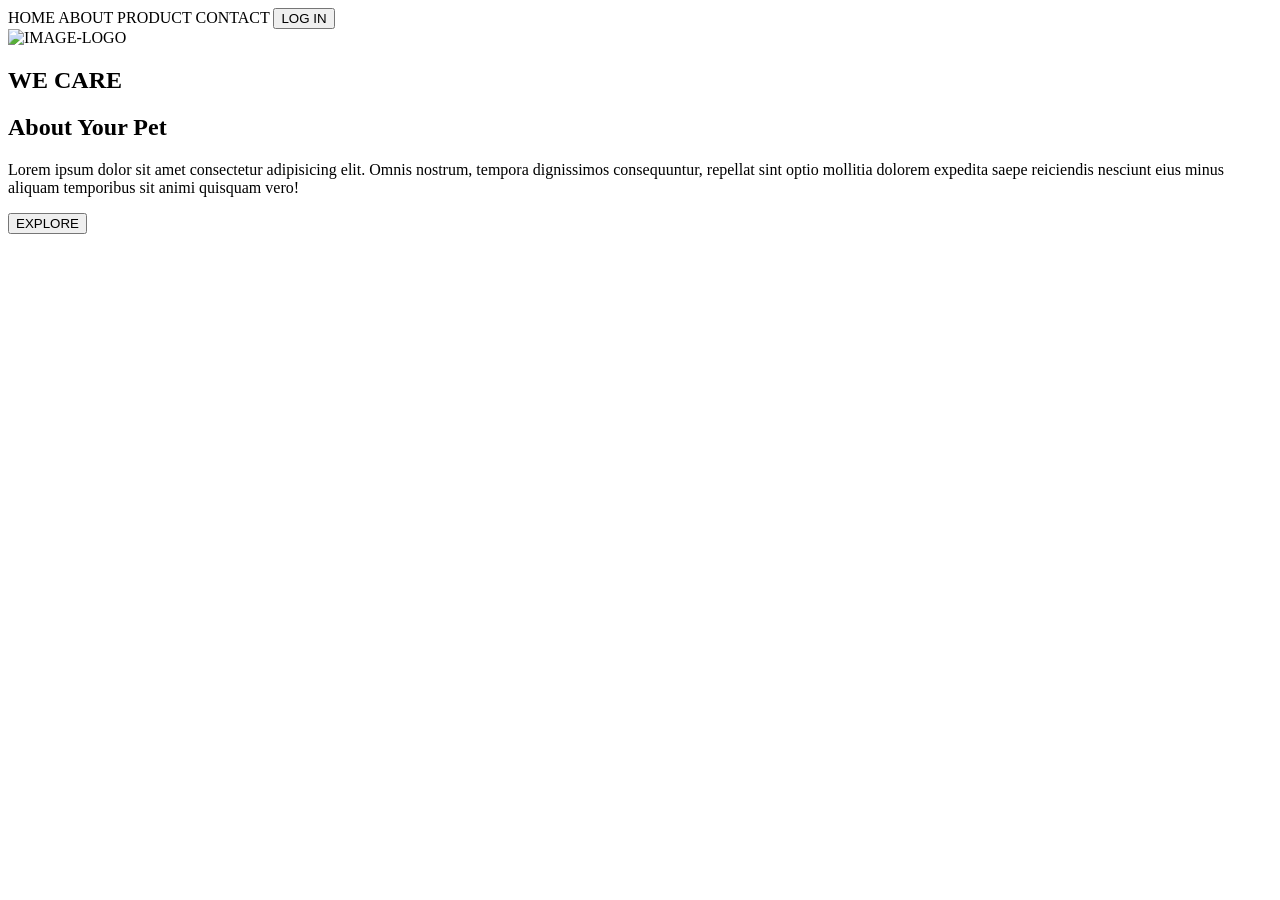
==== index.html @ b0182c8d "Mudança pra index.html" ====
<!DOCTYPE html>
<html lang="pt-br">
<head>
    <meta charset="UTF-8">
    <meta http-equiv="X-UA-Compatible" content="IE=edge">
    <meta name="viewport" content="width=device-width, initial-scale=1.0">
    <link rel="stylesheet" href="./Styles-2.css">
    <link rel="preconnect" href="https://fonts.googleapis.com">
    <link rel="preconnect" href="https://fonts.gstatic.com" crossorigin>
    <link href="https://fonts.googleapis.com/css2?family=Montserrat:wght@400;500;600;700;900&display=swap" rel="stylesheet">
    <title>We-Care-Your-Pet</title>
</head>
<body>
    <header>
        <a class="link-header">HOME</a>
        <a class="link-header">ABOUT</a>
        <a class="link-header">PRODUCT</a>
        <a class="link-header">CONTACT</a>
        <button class="button-header">LOG IN</button>
    </header>
    <main>
        <img src="./img/Illustration 2.png" alt="IMAGE-LOGO" class="imagem">
        <section>
            <h1>WE CARE</h1>
            <h2>About Your Pet</h2>
            <p>Lorem ipsum dolor sit amet consectetur adipisicing elit. Omnis nostrum, tempora dignissimos consequuntur, repellat sint optio mollitia dolorem expedita saepe reiciendis nesciunt eius minus aliquam temporibus sit animi quisquam vero!</p>
            <button class="button-2">EXPLORE</button>
        </section>
    </main>
    
</body>
</html>
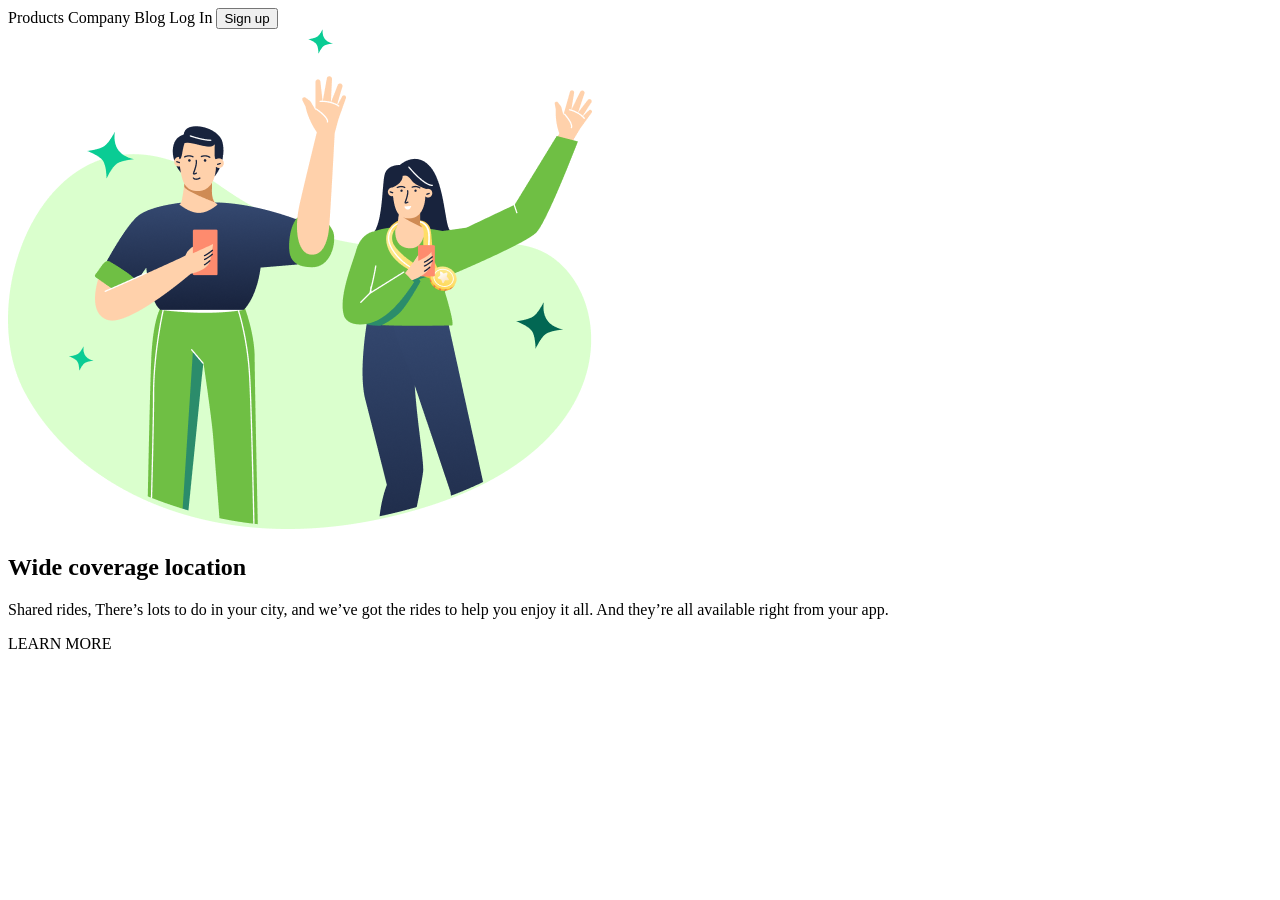
==== commit b00ff81f: "Commit de imagem e index" ====
--- a/index.html
+++ b/index.html
@@ -1,32 +1,35 @@
 <!DOCTYPE html>
 <html lang="pt-br">
+
 <head>
     <meta charset="UTF-8">
     <meta http-equiv="X-UA-Compatible" content="IE=edge">
     <meta name="viewport" content="width=device-width, initial-scale=1.0">
-    <link rel="stylesheet" href="./Styles-2.css">
+    <link rel="stylesheet" href="./styles.css">
     <link rel="preconnect" href="https://fonts.googleapis.com">
     <link rel="preconnect" href="https://fonts.gstatic.com" crossorigin>
-    <link href="https://fonts.googleapis.com/css2?family=Montserrat:wght@400;500;600;700;900&display=swap" rel="stylesheet">
-    <title>We-Care-Your-Pet</title>
+    <link href="https://fonts.googleapis.com/css2?family=Poppins:wght@400;500;700&display=swap" rel="stylesheet">
+    <title>Wide-Coverage-Location</title>
 </head>
+
 <body>
+    <div>
     <header>
-        <a class="link-header">HOME</a>
-        <a class="link-header">ABOUT</a>
-        <a class="link-header">PRODUCT</a>
-        <a class="link-header">CONTACT</a>
-        <button class="button-header">LOG IN</button>
+        <a class="link-header">Products</a>
+        <a class="link-header">Company</a>
+        <a class="link-header">Blog</a>
+        <a class="link-header">Log In</a>
+        <button>Sign up</button>
     </header>
     <main>
-        <img src="./img/Illustration 2.png" alt="IMAGE-LOGO" class="imagem">
-        <section>
-            <h1>WE CARE</h1>
-            <h2>About Your Pet</h2>
-            <p>Lorem ipsum dolor sit amet consectetur adipisicing elit. Omnis nostrum, tempora dignissimos consequuntur, repellat sint optio mollitia dolorem expedita saepe reiciendis nesciunt eius minus aliquam temporibus sit animi quisquam vero!</p>
-            <button class="button-2">EXPLORE</button>
-        </section>
+    <img src="./assets/Wide-Coverage-Location.png" alt="congratulations" class="imagem">
+    <section class="container">
+        <h1>Wide coverage location</h1>
+        <p>Shared rides, There’s lots to do in your city, and we’ve got the rides to help you enjoy it all. And they’re
+            all available right from your app.</p>
+        <a>LEARN MORE</a>
+    </section>
     </main>
-    
+    </div>
 </body>
-</html>+</html>
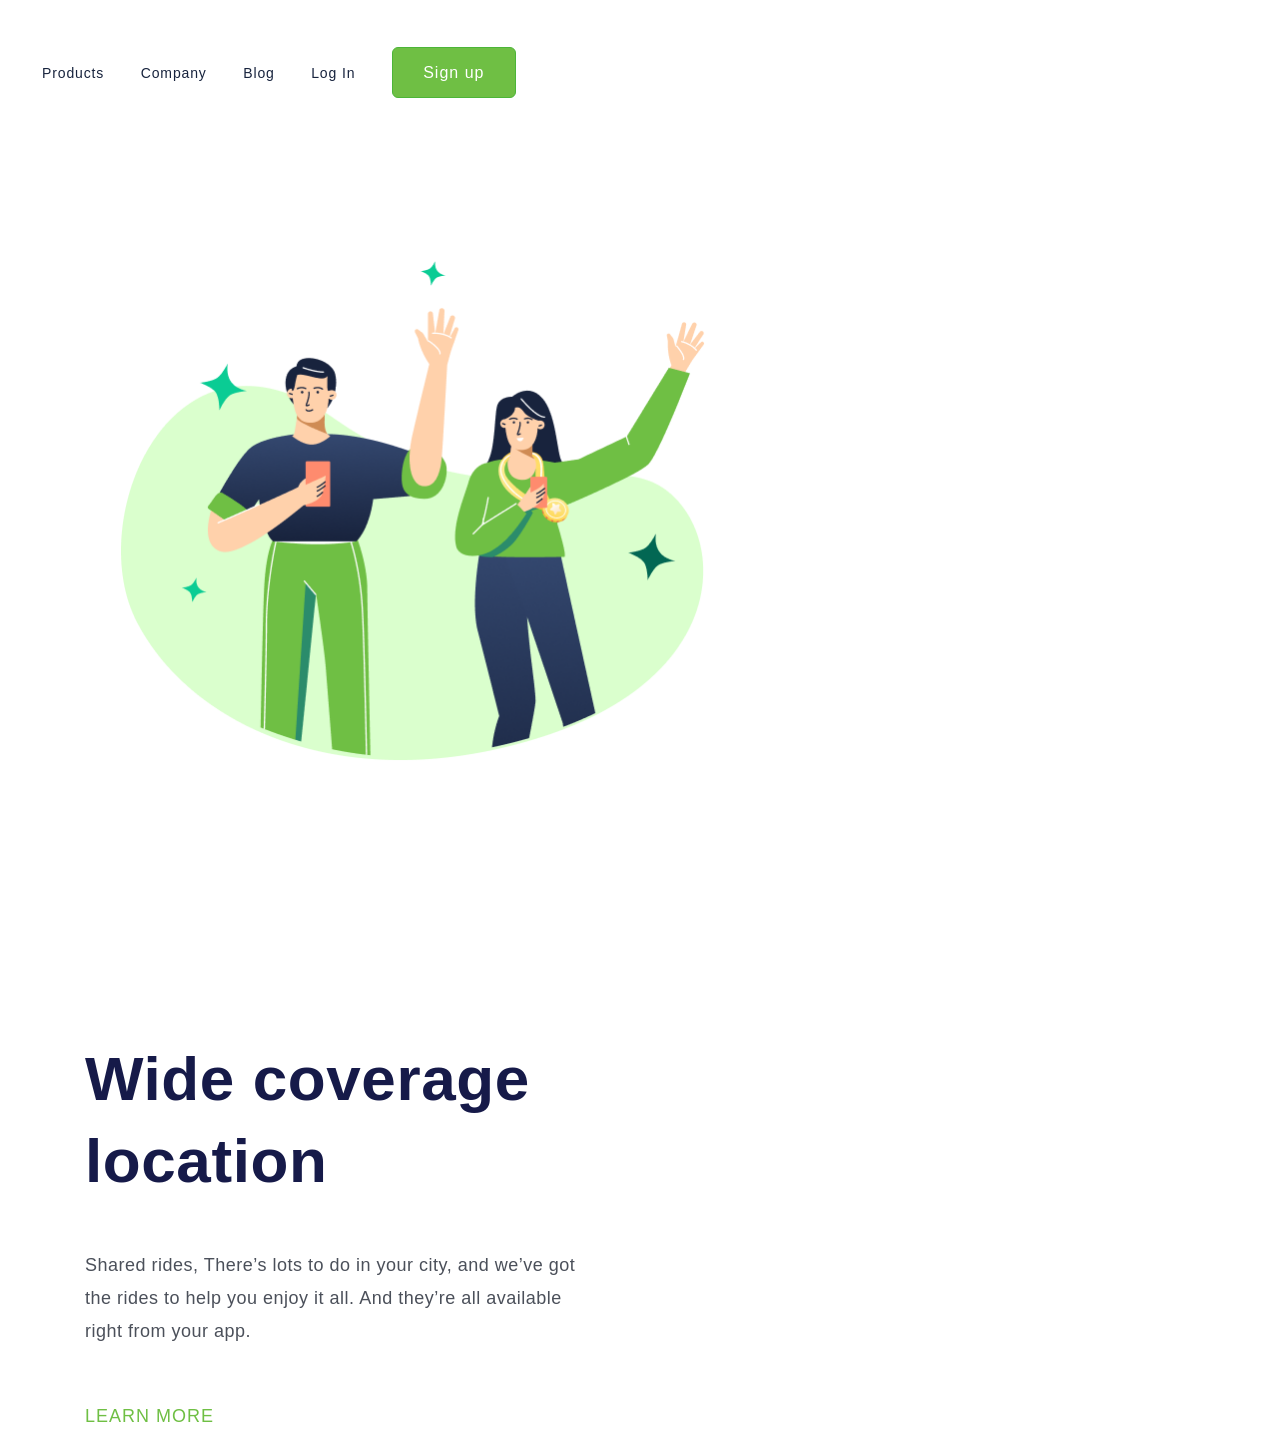
==== commit c39c017f: "Mudanças nas classes e seletores" ====
--- a/index.html
+++ b/index.html
@@ -5,7 +5,7 @@
     <meta charset="UTF-8">
     <meta http-equiv="X-UA-Compatible" content="IE=edge">
     <meta name="viewport" content="width=device-width, initial-scale=1.0">
-    <link rel="stylesheet" href="./styles.css">
+    <link rel="stylesheet" href="./Styles-Wide.css">
     <link rel="preconnect" href="https://fonts.googleapis.com">
     <link rel="preconnect" href="https://fonts.gstatic.com" crossorigin>
     <link href="https://fonts.googleapis.com/css2?family=Poppins:wght@400;500;700&display=swap" rel="stylesheet">
@@ -13,7 +13,6 @@
 </head>
 
 <body>
-    <div>
     <header>
         <a class="link-header">Products</a>
         <a class="link-header">Company</a>
@@ -30,6 +29,5 @@
         <a>LEARN MORE</a>
     </section>
     </main>
-    </div>
 </body>
 </html>
--- a/Styles-Wide.css
+++ b/Styles-Wide.css
@@ -0,0 +1,80 @@
+/* DESAFIO 1 CSS */
+
+* {
+    font-family: 'Poppins', sans-serif;
+    margin: 0;
+    padding: 0;
+    box-sizing: border-box;
+}
+
+header {
+    margin: 47px 0 0 42px;
+}
+
+.link-header {
+    margin-right: 32px;
+    font-weight: 400;
+    font-size: 14px;
+    line-height: 21px;
+    text-align: center;
+    letter-spacing: 0.875px;
+    color: #17233D;
+    cursor: pointer;
+}
+
+button {
+    background: #6FBF44;
+    border: 1px solid #4CB538;
+    border-radius: 6px;
+    width: 124px;
+    height: 51px;
+    font-weight: 500;
+    font-size: 16px;
+    line-height: 24px;
+    letter-spacing: 1px;
+    color: #FFFFFF;
+    cursor: pointer;
+}
+
+.imagem {
+    width: 595.18px;
+    height: 500px;
+    margin-left: 121px;
+    display: inline-block;
+    margin-top: 163px;
+}
+
+.container {
+    display: inline-block;
+    margin-left: 84.98px;
+}
+
+h1 {
+    font-weight: 700;
+    font-size: 62px;
+    line-height: 82px;
+    letter-spacing: 0.596154px;
+    color: #161A49;
+    width: 582px;
+    margin-top: 273px;
+}
+
+p {
+    font-weight: 400;
+    font-size: 18px;
+    line-height: 33px;
+    letter-spacing: 0.5px;
+    color: #4B505A;
+    margin-top: 47px;
+    margin-bottom: 55px;
+    width: 493px;
+}
+
+a {
+    font-weight: 500;
+    font-size: 18px;
+    line-height: 27px;
+    letter-spacing: 1px;
+    color: #6FBF44;
+    cursor: pointer;
+}
